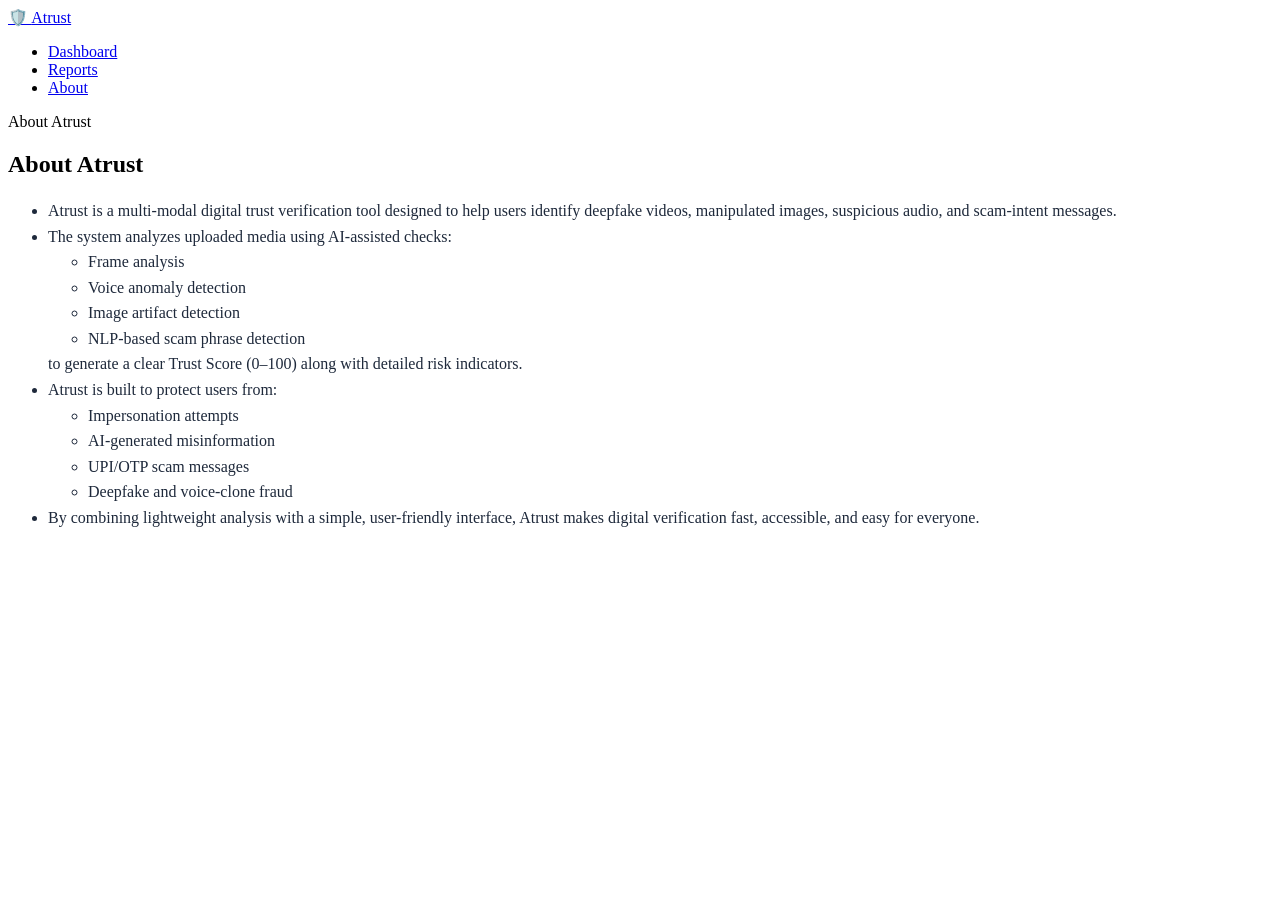
==== about.html @ 2918ba04 "Create about.html" ====
<!DOCTYPE html>
<html lang="en">
<head>
  <meta charset="UTF-8" />
  <meta name="viewport" content="width=device-width, initial-scale=1.0" />
  <title>About Atrust</title>

  <!-- Google Font -->
  <link rel="preconnect" href="https://fonts.googleapis.com" />
  <link rel="preconnect" href="https://fonts.gstatic.com" crossorigin />
  <link href="https://fonts.googleapis.com/css2?family=Inter:wght@400;500;600;700&display=swap" rel="stylesheet" />

  <!-- Main Styles -->
  <link rel="stylesheet" href="styles.css" />
</head>

<body>

  <!-- Navigation -->
  <header class="site-header">
    <nav class="navbar">
      <a class="brand" href="index.html">
        <span class="brand-mark">🛡️</span>
        <span>Atrust</span>
      </a>

      <ul class="nav-links">
        <li><a href="index.html">Dashboard</a></li>
        <li><a href="reports.html">Reports</a></li>
        <li><a href="about.html">About</a></li>
      </ul>
    </nav>
  </header>

  <!-- About Content -->
  <main class="main-content">
    <section class="hero">
      <p class="hero-kicker">About Atrust</p>
      <h1>About Atrust</h1>

      <ul class="hero-subtitle" style="color: #1e293b; line-height: 1.6; margin-top: 20px;">
        <li>Atrust is a multi‑modal digital trust verification tool designed to help users identify deepfake videos, manipulated images, suspicious audio, and scam‑intent messages.</li>
        <li>The system analyzes uploaded media using AI‑assisted checks:
          <ul>
            <li>Frame analysis</li>
            <li>Voice anomaly detection</li>
            <li>Image artifact detection</li>
            <li>NLP-based scam phrase detection</li>
          </ul>
          to generate a clear Trust Score (0–100) along with detailed risk indicators.
        </li>
        <li>Atrust is built to protect users from:
          <ul>
            <li>Impersonation attempts</li>
            <li>AI‑generated misinformation</li>
            <li>UPI/OTP scam messages</li>
            <li>Deepfake and voice‑clone fraud</li>
          </ul>
        </li>
        <li>By combining lightweight analysis with a simple, user-friendly interface, Atrust makes digital verification fast, accessible, and easy for everyone.</li>
      </ul>
    </section>
  </main>

</body>
</html>
---- styles.css ----
.about-section {
    background-color: #f8f9fa;
    padding: 20px;
    border-radius: 5px;
}

.about-content {
    color: #212529;
    font-size: 1.2em;
}

.features-list {
    list-style-type: none;
    padding: 0;
}

.feature-item {
    background-color: #e9ecef;
    margin: 10px 0;
    padding: 15px;
    border-radius: 3px;
}
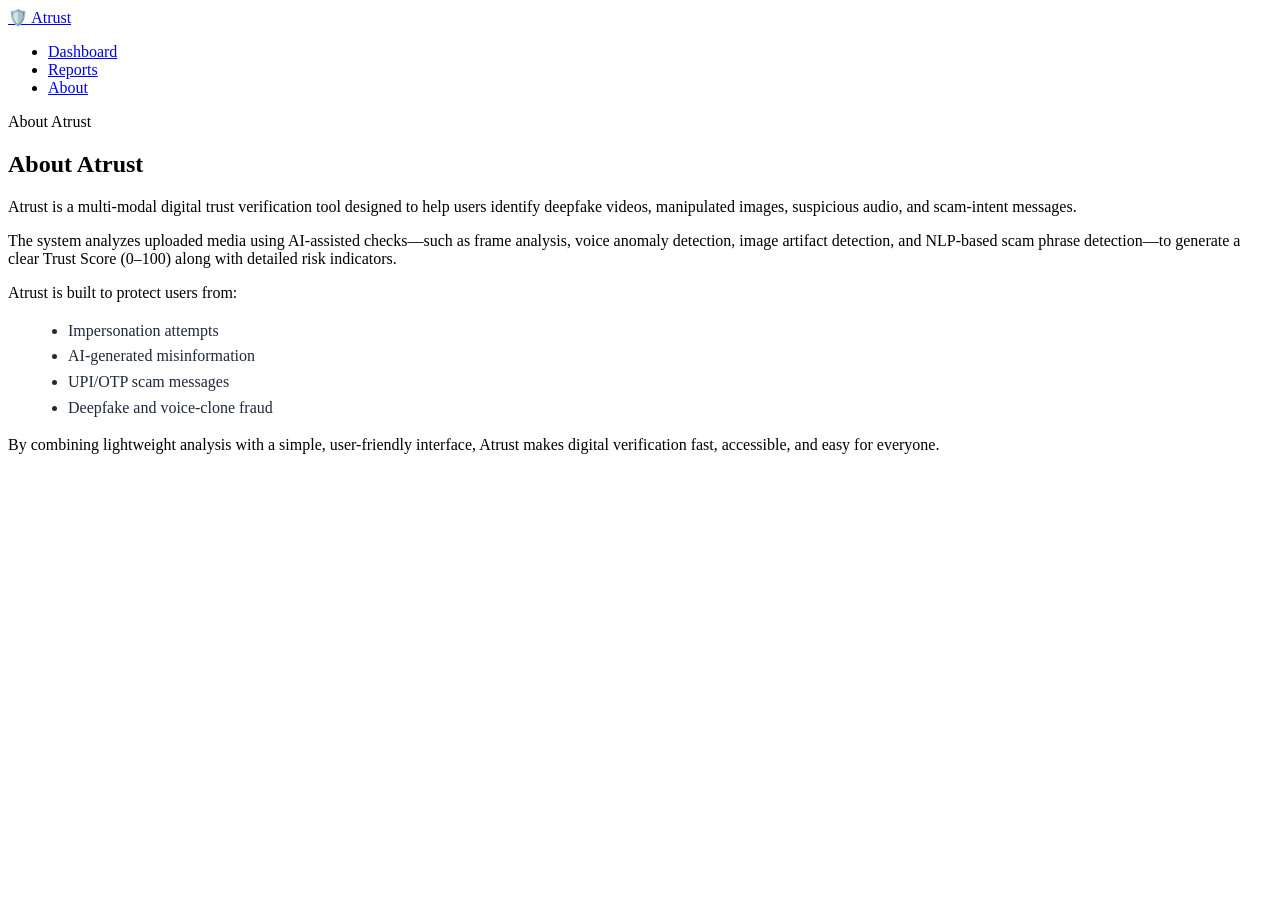
==== commit a9de0508: "Update about.html" ====
--- a/about.html
+++ b/about.html
@@ -5,18 +5,15 @@
   <meta name="viewport" content="width=device-width, initial-scale=1.0" />
   <title>About Atrust</title>
 
-  <!-- Google Font -->
   <link rel="preconnect" href="https://fonts.googleapis.com" />
   <link rel="preconnect" href="https://fonts.gstatic.com" crossorigin />
   <link href="https://fonts.googleapis.com/css2?family=Inter:wght@400;500;600;700&display=swap" rel="stylesheet" />
 
-  <!-- Main Styles -->
   <link rel="stylesheet" href="styles.css" />
 </head>
 
 <body>
 
-  <!-- Navigation -->
   <header class="site-header">
     <nav class="navbar">
       <a class="brand" href="index.html">
@@ -32,33 +29,33 @@
     </nav>
   </header>
 
-  <!-- About Content -->
   <main class="main-content">
     <section class="hero">
       <p class="hero-kicker">About Atrust</p>
       <h1>About Atrust</h1>
 
-      <ul class="hero-subtitle" style="color: #1e293b; line-height: 1.6; margin-top: 20px;">
-        <li>Atrust is a multi‑modal digital trust verification tool designed to help users identify deepfake videos, manipulated images, suspicious audio, and scam‑intent messages.</li>
-        <li>The system analyzes uploaded media using AI‑assisted checks:
-          <ul>
-            <li>Frame analysis</li>
-            <li>Voice anomaly detection</li>
-            <li>Image artifact detection</li>
-            <li>NLP-based scam phrase detection</li>
-          </ul>
-          to generate a clear Trust Score (0–100) along with detailed risk indicators.
-        </li>
-        <li>Atrust is built to protect users from:
-          <ul>
-            <li>Impersonation attempts</li>
-            <li>AI‑generated misinformation</li>
-            <li>UPI/OTP scam messages</li>
-            <li>Deepfake and voice‑clone fraud</li>
-          </ul>
-        </li>
-        <li>By combining lightweight analysis with a simple, user-friendly interface, Atrust makes digital verification fast, accessible, and easy for everyone.</li>
+      <p class="hero-subtitle">
+        Atrust is a multi‑modal digital trust verification tool designed to help users identify deepfake videos, manipulated images, suspicious audio, and scam‑intent messages.
+      </p>
+
+      <p class="hero-subtitle">
+        The system analyzes uploaded media using AI‑assisted checks—such as frame analysis, voice anomaly detection, image artifact detection, and NLP‑based scam phrase detection—to generate a clear Trust Score (0–100) along with detailed risk indicators.
+      </p>
+
+      <p class="hero-subtitle">
+        Atrust is built to protect users from:
+      </p>
+
+      <ul class="hero-subtitle" style="color: #1e293b; margin-left: 20px; line-height: 1.6;">
+        <li>Impersonation attempts</li>
+        <li>AI‑generated misinformation</li>
+        <li>UPI/OTP scam messages</li>
+        <li>Deepfake and voice‑clone fraud</li>
       </ul>
+
+      <p class="hero-subtitle">
+        By combining lightweight analysis with a simple, user-friendly interface, Atrust makes digital verification fast, accessible, and easy for everyone.
+      </p>
     </section>
   </main>
 
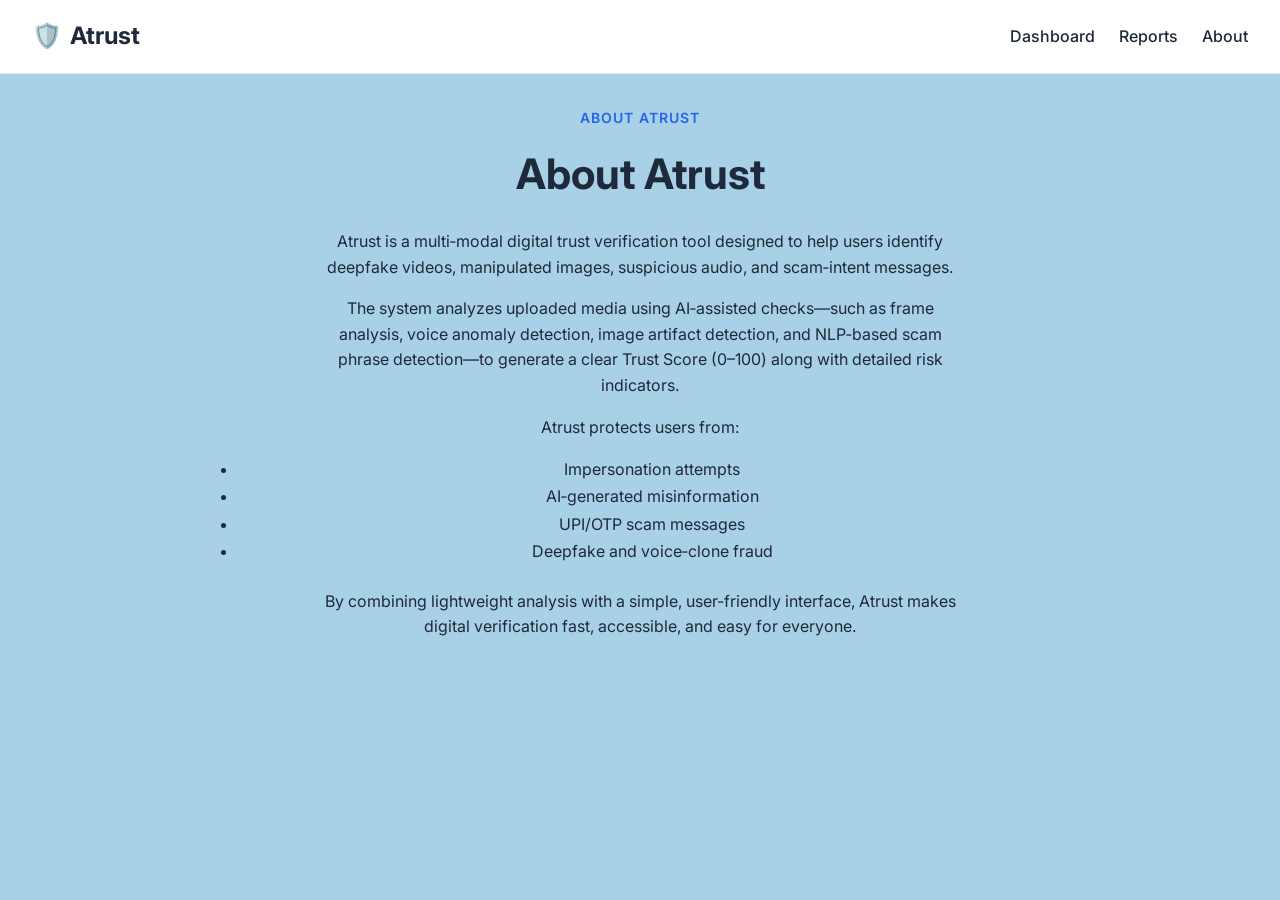
==== commit 19b083ae: "Update about.html" ====
--- a/about.html
+++ b/about.html
@@ -10,6 +10,73 @@
   <link href="https://fonts.googleapis.com/css2?family=Inter:wght@400;500;600;700&display=swap" rel="stylesheet" />
 
   <link rel="stylesheet" href="styles.css" />
+  <style>
+    body {
+      font-family: 'Inter', sans-serif;
+      line-height: 1.7;
+      color: #1e293b;
+      margin: 0;
+      padding: 0;
+      /* background-color removed so it matches index.html */
+    }
+    .site-header {
+      background-color: #ffffff;
+      border-bottom: 1px solid #e5e7eb;
+      padding: 1rem 2rem;
+    }
+    .navbar {
+      display: flex;
+      justify-content: space-between;
+      align-items: center;
+    }
+    .brand {
+      font-weight: 700;
+      font-size: 1.5rem;
+      text-decoration: none;
+      color: #1e293b;
+    }
+    .nav-links {
+      list-style: none;
+      display: flex;
+      gap: 1.5rem;
+      margin: 0;
+      padding: 0;
+    }
+    .nav-links a {
+      text-decoration: none;
+      color: #1e293b;
+      font-weight: 500;
+      transition: color 0.2s;
+    }
+    .nav-links a:hover {
+      color: #2563eb;
+    }
+    .main-content {
+      max-width: 900px;
+      margin: 2rem auto;
+      padding: 0 1.5rem;
+    }
+    .hero-kicker {
+      text-transform: uppercase;
+      font-weight: 600;
+      color: #2563eb;
+      margin-bottom: 0.5rem;
+    }
+    h1 {
+      font-size: 2.2rem;
+      margin-bottom: 1rem;
+    }
+    .hero-subtitle {
+      margin-bottom: 1rem;
+      font-size: 1rem;
+    }
+    ul.hero-list {
+      margin-left: 1.5rem;
+      margin-bottom: 1.5rem;
+      padding-left: 0;
+      list-style-type: disc;
+    }
+  </style>
 </head>
 
 <body>
@@ -20,7 +87,6 @@
         <span class="brand-mark">🛡️</span>
         <span>Atrust</span>
       </a>
-
       <ul class="nav-links">
         <li><a href="index.html">Dashboard</a></li>
         <li><a href="reports.html">Reports</a></li>
@@ -42,11 +108,8 @@
         The system analyzes uploaded media using AI‑assisted checks—such as frame analysis, voice anomaly detection, image artifact detection, and NLP‑based scam phrase detection—to generate a clear Trust Score (0–100) along with detailed risk indicators.
       </p>
 
-      <p class="hero-subtitle">
-        Atrust is built to protect users from:
-      </p>
-
-      <ul class="hero-subtitle" style="color: #1e293b; margin-left: 20px; line-height: 1.6;">
+      <p class="hero-subtitle">Atrust protects users from:</p>
+      <ul class="hero-list">
         <li>Impersonation attempts</li>
         <li>AI‑generated misinformation</li>
         <li>UPI/OTP scam messages</li>
--- a/styles.css
+++ b/styles.css
@@ -1,22 +1,251 @@
-.about-section {
-    background-color: #f8f9fa;
-    padding: 20px;
-    border-radius: 5px;
-}
-
-.about-content {
-    color: #212529;
-    font-size: 1.2em;
-}
-
-.features-list {
-    list-style-type: none;
-    padding: 0;
-}
-
-.feature-item {
-    background-color: #e9ecef;
-    margin: 10px 0;
-    padding: 15px;
-    border-radius: 3px;
-}+/* Reset */
+* {
+  margin: 0;
+  padding: 0;
+  box-sizing: border-box;
+}
+
+/* Body Background (LIGHT BLUE, VISIBLE 100%) */
+body {
+  font-family: 'Inter', sans-serif;
+  background-color: #a8d0e6; /* light blue YOU WILL SEE */
+  color: #0f172a;
+  min-height: 100vh;
+}
+
+/* Header */
+.site-header {
+  background: rgba(255, 255, 255, 0.6); /* transparent so background shows */
+  backdrop-filter: blur(10px);
+  padding: 18px 40px;
+  border-bottom: 1px solid rgba(0,0,0,0.1);
+}
+
+/* Navbar */
+.navbar {
+  display: flex;
+  justify-content: space-between;
+  align-items: center;
+}
+
+.brand {
+  font-weight: 600;
+  font-size: 20px;
+  color: #0f172a;
+  text-decoration: none;
+  display: flex;
+  gap: 8px;
+  align-items: center;
+}
+
+.nav-links {
+  list-style: none;
+  display: flex;
+  gap: 28px;
+}
+
+.nav-links a {
+  text-decoration: none;
+  color: #1e293b;
+  font-weight: 500;
+  transition: 0.2s ease;
+}
+
+.nav-links a:hover {
+  color: #0f172a;
+}
+
+/* Main Content */
+.main-content {
+  padding: 60px 40px;
+  max-width: 1100px;
+  margin: auto;
+
+  /* FULLY TRANSPARENT */
+  background: transparent;
+}
+
+/* Hero Section */
+.hero {
+  text-align: center;
+  margin-bottom: 60px;
+  background: transparent;
+}
+
+.hero-kicker {
+  color: #3b82f6;
+  font-size: 14px;
+  margin-bottom: 12px;
+  letter-spacing: 1px;
+  text-transform: uppercase;
+}
+
+.hero h1 {
+  font-size: 42px;
+  font-weight: 700;
+  margin-bottom: 20px;
+}
+
+.hero-subtitle {
+  color: #1e293b;
+  max-width: 650px;
+  margin: auto;
+  line-height: 1.6;
+}
+
+/* Card Grid */
+.card-grid {
+  display: grid;
+  grid-template-columns: repeat(auto-fit, minmax(220px, 1fr));
+  gap: 25px;
+  background: transparent;
+}
+
+/* Action Cards */
+.action-card {
+  background: rgba(255, 255, 255, 0.35); /* LIGHT, TRANSPARENT */
+  border: 1px solid rgba(0,0,0,0.15);
+  padding: 30px;
+  border-radius: 18px;
+  cursor: pointer;
+  transition: 0.3s ease;
+  text-align: left;
+  backdrop-filter: blur(10px);
+  color: #0f172a;
+}
+
+.action-card:hover {
+  transform: translateY(-6px);
+  border-color: #3b82f6;
+  box-shadow: 0 20px 40px rgba(0,0,0,0.25);
+}
+
+.card-icon {
+  font-size: 28px;
+  margin-bottom: 12px;
+  display: block;
+}
+
+.card-title {
+  font-weight: 600;
+  margin-bottom: 8px;
+  display: block;
+}
+
+.card-description {
+  font-size: 14px;
+  color: #1e293b;
+}
+
+/* Modal */
+.modal {
+  position: fixed;
+  inset: 0;
+  background: rgba(0,0,0,0.45);
+  display: flex;
+  justify-content: center;
+  align-items: center;
+  backdrop-filter: blur(4px);
+  z-index: 1000;
+}
+
+.modal[hidden] {
+  display: none;
+}
+
+.modal-content {
+  background: rgba(255,255,255,0.9);
+  color: #0f172a;
+  width: 420px;
+  padding: 30px;
+  border-radius: 16px;
+  animation: fadeIn 0.25s ease-out;
+  box-shadow: 0 20px 60px rgba(0,0,0,0.3);
+}
+
+@keyframes fadeIn {
+  from { opacity: 0; transform: scale(0.95); }
+  to { opacity: 1; transform: scale(1); }
+}
+
+.modal-header {
+  display: flex;
+  justify-content: space-between;
+  align-items: center;
+  margin-bottom: 25px;
+}
+
+.close-btn {
+  background: none;
+  border: none;
+  color: #1e293b;
+  font-size: 20px;
+  cursor: pointer;
+  transition: 0.2s ease;
+}
+
+.close-btn:hover {
+  color: #0f172a;
+}
+
+/* Upload Form */
+.upload-form {
+  display: flex;
+  flex-direction: column;
+  gap: 15px;
+}
+
+.upload-form input {
+  padding: 10px;
+  border-radius: 8px;
+  border: 1px solid rgba(0,0,0,0.2);
+  background: #e3f3ff;
+  color: #0f172a;
+}
+
+.submit-btn {
+  padding: 12px;
+  border-radius: 10px;
+  border: none;
+  background: #3b82f6;
+  color: white;
+  font-weight: 600;
+  cursor: pointer;
+  transition: 0.2s ease;
+}
+
+.submit-btn:disabled {
+  background: #94a3b8;
+  cursor: not-allowed;
+}
+
+.submit-btn:hover:not(:disabled) {
+  background: #2563eb;
+}
+
+/* Score Section */
+.score-section {
+  margin-top: 40px;
+  text-align: center;
+}
+
+.score-value {
+  font-size: 40px;
+  font-weight: 700;
+  margin-bottom: 15px;
+}
+
+.progress-bar {
+  width: 100%;
+  background: rgba(0,0,0,0.15);
+  height: 12px;
+  border-radius: 10px;
+  overflow: hidden;
+}
+
+.progress-fill {
+  height: 100%;
+  width: 0%;
+  background: #3b82f6;
+  transition: width 0.3s ease;
+}
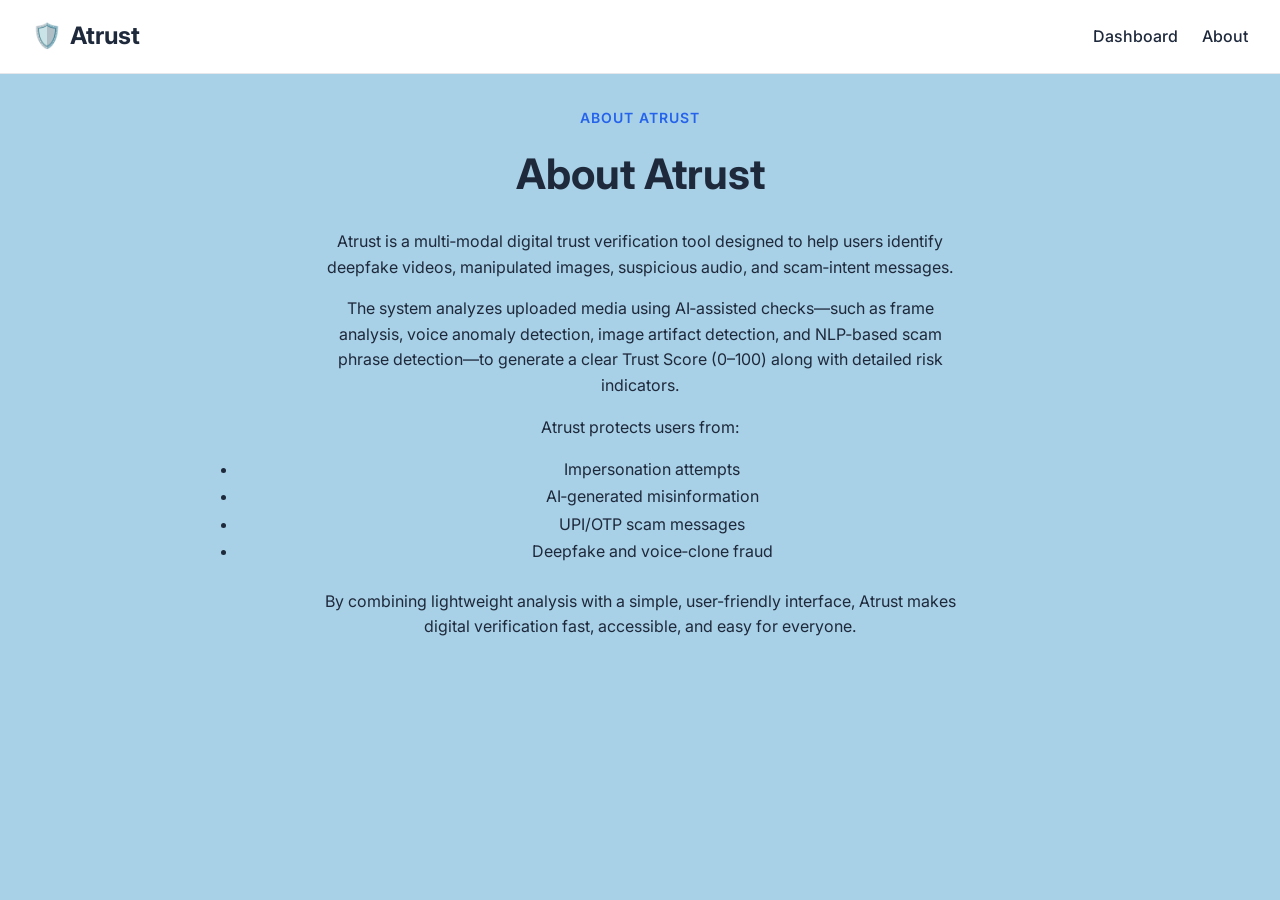
==== commit bdc7b4b3: "Update about.html" ====
--- a/about.html
+++ b/about.html
@@ -89,7 +89,6 @@
       </a>
       <ul class="nav-links">
         <li><a href="index.html">Dashboard</a></li>
-        <li><a href="reports.html">Reports</a></li>
         <li><a href="about.html">About</a></li>
       </ul>
     </nav>
